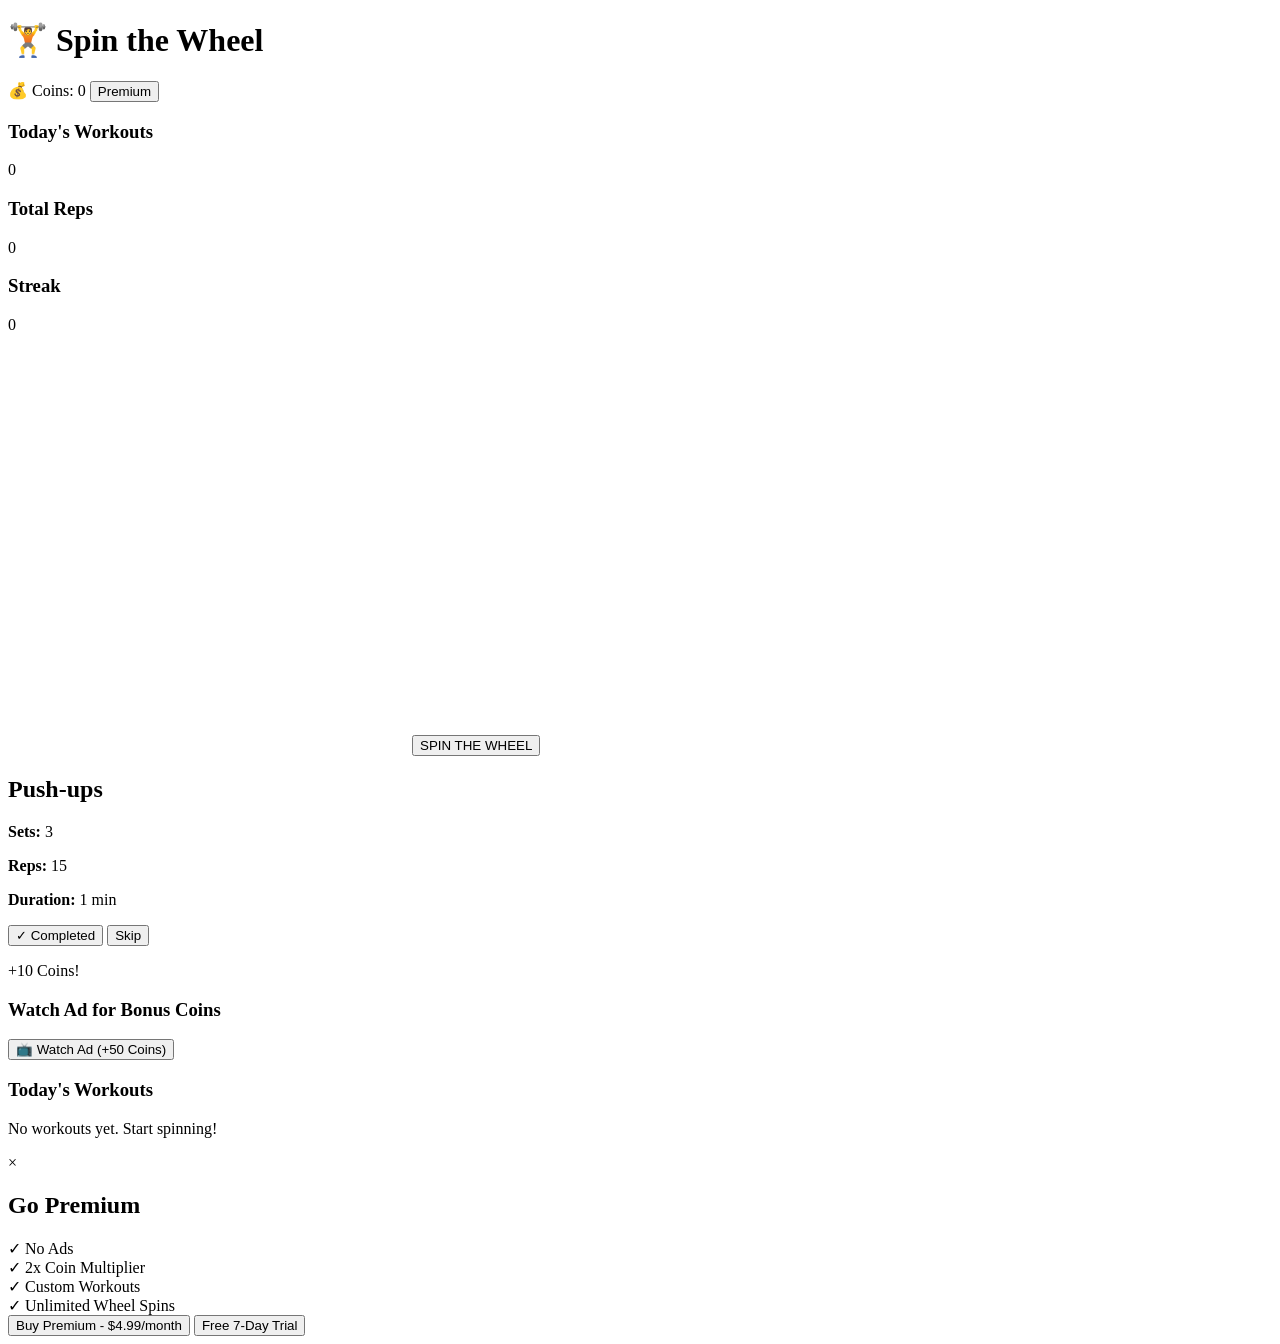
==== index.html @ 3be9cdbe "Initial commit: Add spin the wheel workout app with monetization" ====
<!DOCTYPE html>
<html lang="en">
<head>
    <meta charset="UTF-8">
    <meta name="viewport" content="width=device-width, initial-scale=1.0">
    <title>Spin the Wheel - Workout Generator</title>
    <script async src="https://pagead2.googlesyndication.com/pagead/js/adsbygoogle.js?client=ca-pub-xxxxxxxxxxxxxxxx"></script>
    <link rel="stylesheet" href="styles.css">
</head>
<body>
    <div class="container">
        <!-- Navigation Header -->
        <header class="header">
            <h1>🏋️ Spin the Wheel</h1>
            <div class="header-right">
                <span class="coins">💰 Coins: <span id="coinCount">0</span></span>
                <button class="btn-premium">Premium</button>
            </div>
        </header>

        <!-- Ad Space Top -->
        <div class="ad-banner">
            <ins class="adsbygoogle"
                 style="display:block"
                 data-ad-client="ca-pub-xxxxxxxxxxxxxxxx"
                 data-ad-slot="1234567890"
                 data-ad-format="horizontal"></ins>
        </div>

        <!-- Main Content -->
        <main>
            <!-- Stats Section -->
            <section class="stats-section">
                <div class="stat-card">
                    <h3>Today's Workouts</h3>
                    <p id="workoutCount">0</p>
                </div>
                <div class="stat-card">
                    <h3>Total Reps</h3>
                    <p id="totalReps">0</p>
                </div>
                <div class="stat-card">
                    <h3>Streak</h3>
                    <p id="streak">0</p>
                </div>
            </section>

            <!-- Wheel Container -->
            <section class="wheel-section">
                <div class="wheel-wrapper">
                    <canvas id="wheelCanvas" width="400" height="400"></canvas>
                    <button id="spinButton" class="spin-button">SPIN THE WHEEL</button>
                </div>

                <!-- Result Display -->
                <div id="resultDisplay" class="result-display hidden">
                    <div class="result-card">
                        <h2 id="resultExercise">Push-ups</h2>
                        <div class="result-details">
                            <p><strong>Sets:</strong> <span id="resultSets">3</span></p>
                            <p><strong>Reps:</strong> <span id="resultReps">15</span></p>
                            <p><strong>Duration:</strong> <span id="resultDuration">1 min</span></p>
                        </div>
                        <div class="result-buttons">
                            <button id="completeBtn" class="btn-primary">✓ Completed</button>
                            <button id="skipBtn" class="btn-secondary">Skip</button>
                        </div>
                        <p class="coins-earned" id="coinsEarned">+10 Coins!</p>
                    </div>
                </div>
            </section>

            <!-- Video Ad Section -->
            <section class="video-ad-section">
                <h3>Watch Ad for Bonus Coins</h3>
                <button id="watchAdBtn" class="btn-watch-ad">📺 Watch Ad (+50 Coins)</button>
                <div id="adContainer"></div>
            </section>

            <!-- History Section -->
            <section class="history-section">
                <h3>Today's Workouts</h3>
                <div id="workoutHistory" class="workout-list">
                    <p class="empty">No workouts yet. Start spinning!</p>
                </div>
            </section>

            <!-- Bottom Ad Space -->
            <div class="ad-banner">
                <ins class="adsbygoogle"
                     style="display:block"
                     data-ad-client="ca-pub-xxxxxxxxxxxxxxxx"
                     data-ad-slot="9876543210"
                     data-ad-format="horizontal"></ins>
            </div>
        </main>

        <!-- Premium Modal -->
        <div id="premiumModal" class="modal hidden">
            <div class="modal-content">
                <span class="close">&times;</span>
                <h2>Go Premium</h2>
                <div class="premium-features">
                    <div class="feature">✓ No Ads</div>
                    <div class="feature">✓ 2x Coin Multiplier</div>
                    <div class="feature">✓ Custom Workouts</div>
                    <div class="feature">✓ Unlimited Wheel Spins</div>
                </div>
                <button id="buyPremium" class="btn-primary">Buy Premium - $4.99/month</button>
                <button id="freeTrial" class="btn-secondary">Free 7-Day Trial</button>
            </div>
        </div>
    </div>

    <script src="app.js"></script>
</body>
</html>
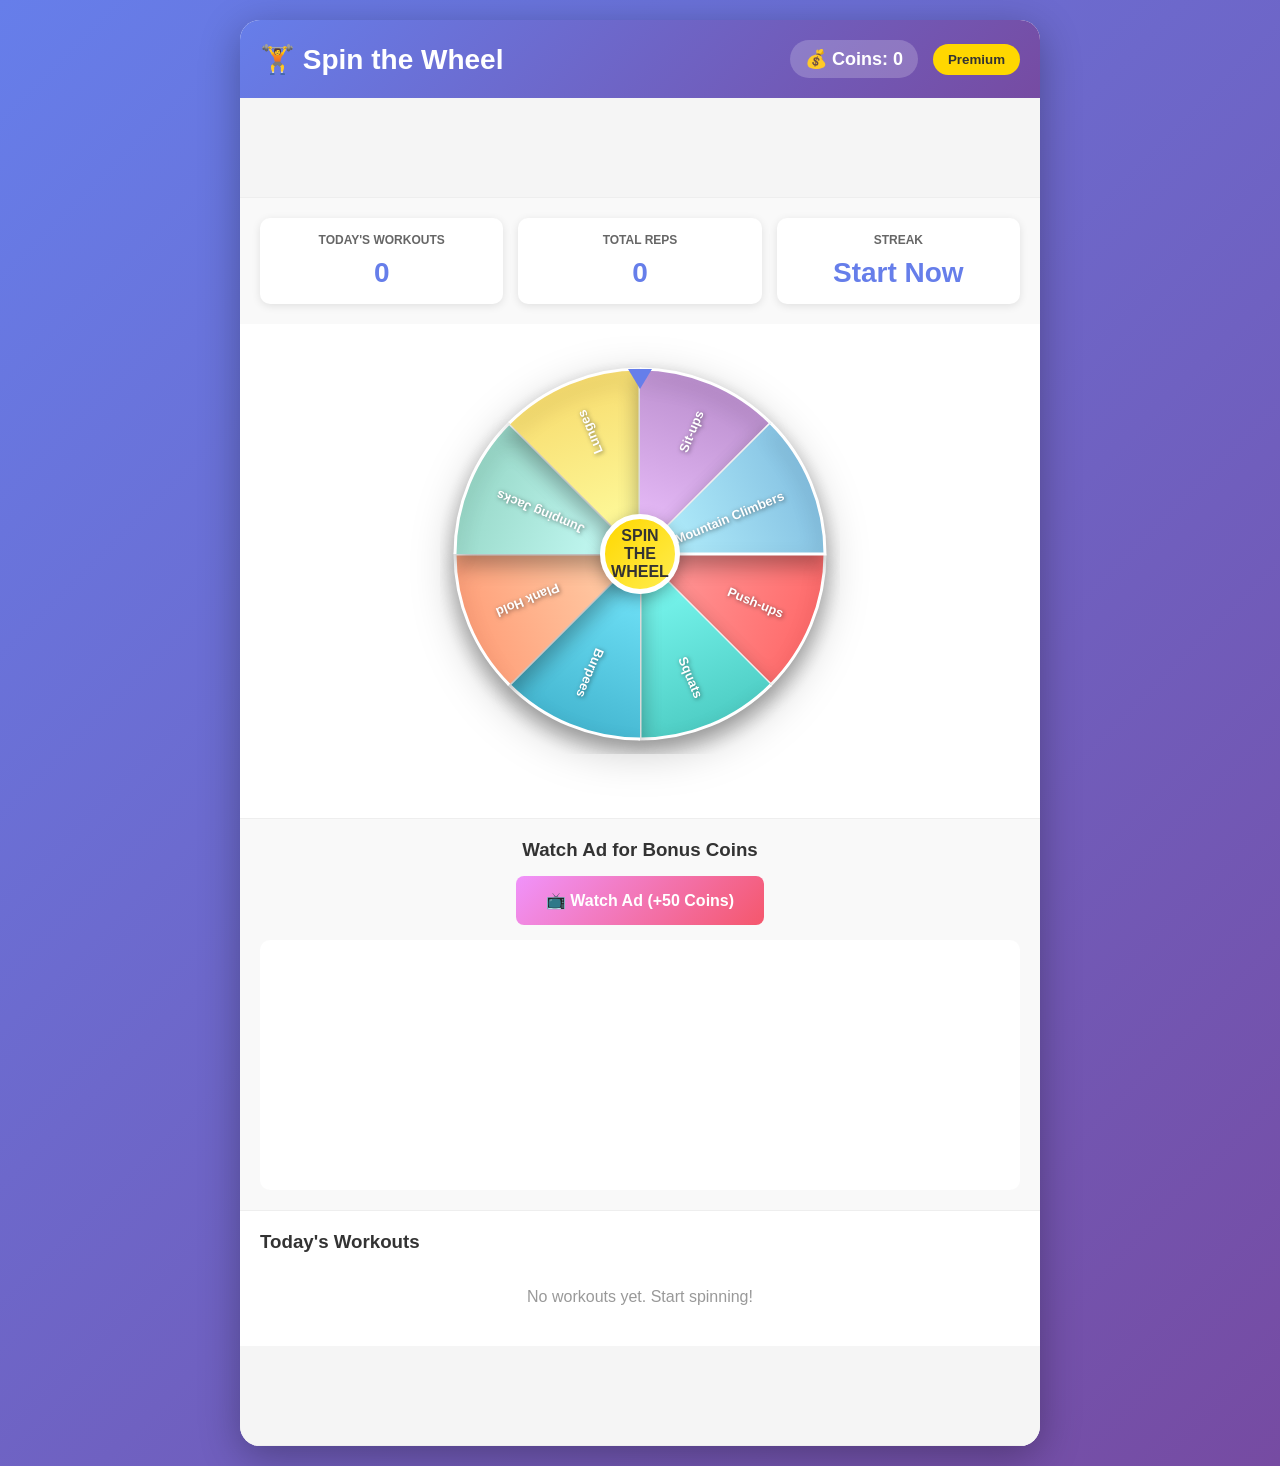
==== commit 1c42fbc4: "Update index.html with real Google AdSense Publisher ID" ====
--- a/index.html
+++ b/index.html
@@ -4,7 +4,8 @@
     <meta charset="UTF-8">
     <meta name="viewport" content="width=device-width, initial-scale=1.0">
     <title>Spin the Wheel - Workout Generator</title>
-    <script async src="https://pagead2.googlesyndication.com/pagead/js/adsbygoogle.js?client=ca-pub-xxxxxxxxxxxxxxxx"></script>
+    <script async src="https://pagead2.googlesyndication.com/pagead/js/adsbygoogle.js?client=ca-pub-1263824111905475"
+     crossorigin="anonymous"></script>
     <link rel="stylesheet" href="styles.css">
 </head>
 <body>
@@ -22,7 +23,7 @@
         <div class="ad-banner">
             <ins class="adsbygoogle"
                  style="display:block"
-                 data-ad-client="ca-pub-xxxxxxxxxxxxxxxx"
+                 data-ad-client="ca-pub-1263824111905475"
                  data-ad-slot="1234567890"
                  data-ad-format="horizontal"></ins>
         </div>
@@ -89,7 +90,7 @@
             <div class="ad-banner">
                 <ins class="adsbygoogle"
                      style="display:block"
-                     data-ad-client="ca-pub-xxxxxxxxxxxxxxxx"
+                     data-ad-client="ca-pub-1263824111905475"
                      data-ad-slot="9876543210"
                      data-ad-format="horizontal"></ins>
             </div>
@@ -113,5 +114,6 @@
     </div>
 
     <script src="app.js"></script>
+    <script src="analytics.js"></script>
 </body>
 </html>
--- a/styles.css
+++ b/styles.css
@@ -0,0 +1,498 @@
+* {
+    margin: 0;
+    padding: 0;
+    box-sizing: border-box;
+}
+
+body {
+    font-family: 'Segoe UI', Tahoma, Geneva, Verdana, sans-serif;
+    background: linear-gradient(135deg, #667eea 0%, #764ba2 100%);
+    min-height: 100vh;
+    padding: 20px;
+}
+
+.container {
+    max-width: 800px;
+    margin: 0 auto;
+    background: white;
+    border-radius: 20px;
+    box-shadow: 0 10px 40px rgba(0, 0, 0, 0.3);
+    overflow: hidden;
+}
+
+/* Header */
+.header {
+    background: linear-gradient(135deg, #667eea 0%, #764ba2 100%);
+    color: white;
+    padding: 20px;
+    display: flex;
+    justify-content: space-between;
+    align-items: center;
+}
+
+.header h1 {
+    font-size: 28px;
+    font-weight: bold;
+}
+
+.header-right {
+    display: flex;
+    gap: 15px;
+    align-items: center;
+}
+
+.coins {
+    font-size: 18px;
+    font-weight: bold;
+    background: rgba(255, 255, 255, 0.2);
+    padding: 8px 15px;
+    border-radius: 20px;
+}
+
+.btn-premium {
+    background: #ffd700;
+    color: #333;
+    border: none;
+    padding: 8px 15px;
+    border-radius: 20px;
+    font-weight: bold;
+    cursor: pointer;
+    transition: transform 0.3s ease;
+}
+
+.btn-premium:hover {
+    transform: scale(1.05);
+}
+
+/* Ad Banners */
+.ad-banner {
+    background: #f5f5f5;
+    padding: 10px;
+    text-align: center;
+    border-bottom: 1px solid #eee;
+    min-height: 100px;
+    display: flex;
+    align-items: center;
+    justify-content: center;
+}
+
+/* Stats Section */
+.stats-section {
+    display: grid;
+    grid-template-columns: repeat(3, 1fr);
+    gap: 15px;
+    padding: 20px;
+    background: #f9f9f9;
+}
+
+.stat-card {
+    background: white;
+    padding: 15px;
+    border-radius: 10px;
+    text-align: center;
+    box-shadow: 0 2px 8px rgba(0, 0, 0, 0.1);
+}
+
+.stat-card h3 {
+    font-size: 12px;
+    color: #666;
+    margin-bottom: 10px;
+    text-transform: uppercase;
+}
+
+.stat-card p {
+    font-size: 28px;
+    font-weight: bold;
+    color: #667eea;
+}
+
+/* Main Content */
+main {
+    padding: 0;
+}
+
+/* Wheel Section */
+.wheel-section {
+    padding: 30px 20px;
+    text-align: center;
+}
+
+.wheel-wrapper {
+    position: relative;
+    display: inline-block;
+    margin-bottom: 30px;
+}
+
+#wheelCanvas {
+    max-width: 100%;
+    height: auto;
+    display: block;
+    filter: drop-shadow(0 10px 20px rgba(0, 0, 0, 0.2));
+}
+
+.spin-button {
+    position: absolute;
+    top: 50%;
+    left: 50%;
+    transform: translate(-50%, -50%);
+    width: 80px;
+    height: 80px;
+    border-radius: 50%;
+    background: linear-gradient(135deg, #ffd700 0%, #ffed4e 100%);
+    border: 5px solid white;
+    font-weight: bold;
+    font-size: 16px;
+    cursor: pointer;
+    box-shadow: 0 5px 15px rgba(0, 0, 0, 0.3);
+    transition: transform 0.3s ease;
+    color: #333;
+}
+
+.spin-button:hover:not(:disabled) {
+    transform: translate(-50%, -50%) scale(1.1);
+}
+
+.spin-button:disabled {
+    opacity: 0.6;
+    cursor: not-allowed;
+}
+
+/* Result Display */
+.result-display {
+    margin-top: 20px;
+    animation: slideUp 0.5s ease;
+}
+
+.result-display.hidden {
+    display: none;
+}
+
+@keyframes slideUp {
+    from {
+        opacity: 0;
+        transform: translateY(20px);
+    }
+    to {
+        opacity: 1;
+        transform: translateY(0);
+    }
+}
+
+.result-card {
+    background: linear-gradient(135deg, #667eea 0%, #764ba2 100%);
+    color: white;
+    padding: 30px;
+    border-radius: 15px;
+    box-shadow: 0 10px 30px rgba(0, 0, 0, 0.2);
+}
+
+.result-card h2 {
+    font-size: 36px;
+    margin-bottom: 20px;
+}
+
+.result-details {
+    background: rgba(255, 255, 255, 0.1);
+    padding: 20px;
+    border-radius: 10px;
+    margin-bottom: 20px;
+}
+
+.result-details p {
+    font-size: 18px;
+    margin: 10px 0;
+}
+
+.result-buttons {
+    display: flex;
+    gap: 10px;
+    margin-bottom: 15px;
+}
+
+.result-buttons button {
+    flex: 1;
+}
+
+.coins-earned {
+    font-size: 20px;
+    font-weight: bold;
+    color: #ffd700;
+    animation: bounce 0.6s ease;
+}
+
+@keyframes bounce {
+    0%, 100% {
+        transform: scale(1);
+    }
+    50% {
+        transform: scale(1.2);
+    }
+}
+
+/* Buttons */
+.btn-primary {
+    background: #667eea;
+    color: white;
+    border: none;
+    padding: 12px 24px;
+    border-radius: 8px;
+    font-weight: bold;
+    cursor: pointer;
+    font-size: 16px;
+    transition: all 0.3s ease;
+}
+
+.btn-primary:hover {
+    background: #5568d3;
+    transform: translateY(-2px);
+    box-shadow: 0 5px 15px rgba(102, 126, 234, 0.4);
+}
+
+.btn-secondary {
+    background: rgba(255, 255, 255, 0.2);
+    color: white;
+    border: 2px solid white;
+    padding: 12px 24px;
+    border-radius: 8px;
+    font-weight: bold;
+    cursor: pointer;
+    font-size: 16px;
+    transition: all 0.3s ease;
+}
+
+.btn-secondary:hover {
+    background: rgba(255, 255, 255, 0.3);
+    transform: translateY(-2px);
+}
+
+/* Watch Ad Section */
+.video-ad-section {
+    background: #f9f9f9;
+    padding: 20px;
+    border-top: 1px solid #eee;
+    border-bottom: 1px solid #eee;
+    text-align: center;
+}
+
+.video-ad-section h3 {
+    margin-bottom: 15px;
+    color: #333;
+}
+
+.btn-watch-ad {
+    background: linear-gradient(135deg, #f093fb 0%, #f5576c 100%);
+    color: white;
+    border: none;
+    padding: 15px 30px;
+    border-radius: 8px;
+    font-weight: bold;
+    font-size: 16px;
+    cursor: pointer;
+    transition: all 0.3s ease;
+}
+
+.btn-watch-ad:hover {
+    transform: translateY(-2px);
+    box-shadow: 0 5px 15px rgba(245, 87, 108, 0.4);
+}
+
+#adContainer {
+    margin-top: 15px;
+    min-height: 250px;
+    background: white;
+    border-radius: 10px;
+    padding: 10px;
+}
+
+/* History Section */
+.history-section {
+    padding: 20px;
+}
+
+.history-section h3 {
+    margin-bottom: 15px;
+    color: #333;
+}
+
+.workout-list {
+    display: grid;
+    gap: 10px;
+}
+
+.workout-item {
+    background: #f5f5f5;
+    padding: 15px;
+    border-radius: 10px;
+    display: flex;
+    justify-content: space-between;
+    align-items: center;
+    border-left: 4px solid #667eea;
+}
+
+.workout-item-info h4 {
+    margin-bottom: 5px;
+    color: #333;
+}
+
+.workout-item-info p {
+    font-size: 12px;
+    color: #999;
+}
+
+.workout-item-stats {
+    text-align: right;
+    font-weight: bold;
+    color: #667eea;
+}
+
+.empty {
+    text-align: center;
+    color: #999;
+    padding: 20px;
+}
+
+/* Modal */
+.modal {
+    display: none;
+    position: fixed;
+    z-index: 1000;
+    left: 0;
+    top: 0;
+    width: 100%;
+    height: 100%;
+    background-color: rgba(0, 0, 0, 0.5);
+    animation: fadeIn 0.3s ease;
+}
+
+.modal.hidden {
+    display: none;
+}
+
+.modal:not(.hidden) {
+    display: flex;
+    align-items: center;
+    justify-content: center;
+}
+
+@keyframes fadeIn {
+    from {
+        opacity: 0;
+    }
+    to {
+        opacity: 1;
+    }
+}
+
+.modal-content {
+    background-color: white;
+    padding: 30px;
+    border-radius: 15px;
+    max-width: 400px;
+    width: 90%;
+    position: relative;
+    box-shadow: 0 20px 60px rgba(0, 0, 0, 0.3);
+    animation: slideDown 0.3s ease;
+}
+
+@keyframes slideDown {
+    from {
+        transform: translateY(-50px);
+        opacity: 0;
+    }
+    to {
+        transform: translateY(0);
+        opacity: 1;
+    }
+}
+
+.close {
+    position: absolute;
+    right: 20px;
+    top: 15px;
+    font-size: 28px;
+    font-weight: bold;
+    cursor: pointer;
+    color: #999;
+}
+
+.close:hover {
+    color: #333;
+}
+
+.modal-content h2 {
+    margin-bottom: 20px;
+    color: #333;
+}
+
+.premium-features {
+    background: #f9f9f9;
+    padding: 20px;
+    border-radius: 10px;
+    margin-bottom: 20px;
+}
+
+.feature {
+    padding: 10px 0;
+    color: #333;
+    font-weight: 500;
+    font-size: 16px;
+}
+
+.modal-content .btn-primary,
+.modal-content .btn-secondary {
+    width: 100%;
+    margin-bottom: 10px;
+}
+
+/* Responsive Design */
+@media (max-width: 600px) {
+    .header {
+        flex-direction: column;
+        gap: 15px;
+    }
+
+    .header h1 {
+        font-size: 24px;
+    }
+
+    .header-right {
+        width: 100%;
+        justify-content: space-between;
+    }
+
+    .stats-section {
+        grid-template-columns: 1fr;
+    }
+
+    #wheelCanvas {
+        max-width: 300px;
+    }
+
+    .spin-button {
+        width: 70px;
+        height: 70px;
+        font-size: 12px;
+    }
+
+    .result-card h2 {
+        font-size: 28px;
+    }
+
+    .result-buttons {
+        flex-direction: column;
+    }
+}
+
+/* Animations */
+@keyframes spin {
+    from {
+        transform: rotate(0deg);
+    }
+    to {
+        transform: rotate(360deg);
+    }
+}
+
+.spinning {
+    animation: spin 0.1s linear;
+}
